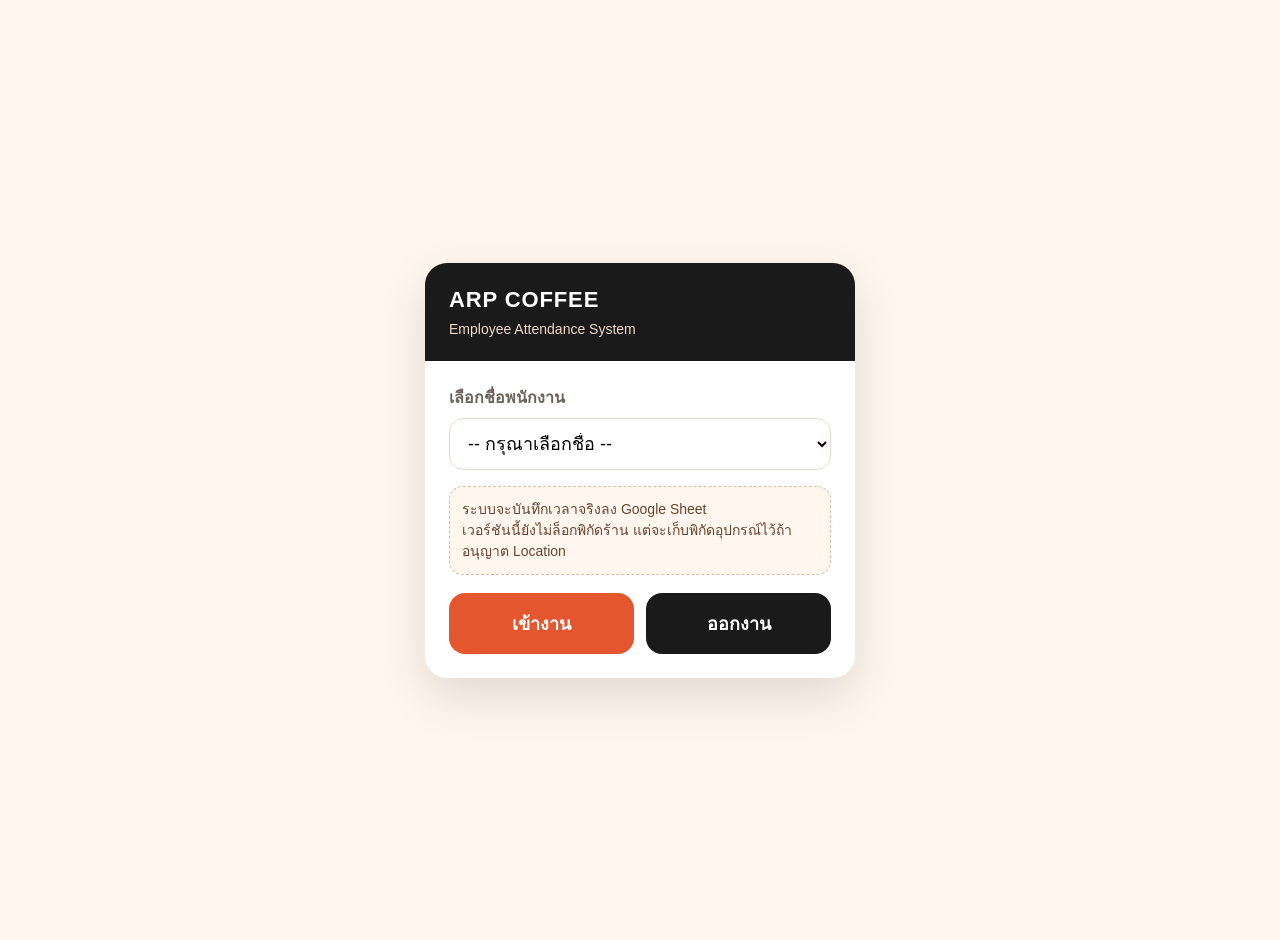
==== index.html @ 2dfda66a "Add files via upload" ====
<!DOCTYPE html>
<html lang="th">
<head>
  <meta charset="UTF-8" />
  <meta name="viewport" content="width=device-width, initial-scale=1.0" />
  <title>ARP COFFEE Attendance</title>

  <style>
    body {
      margin: 0;
      min-height: 100vh;
      font-family: Arial, sans-serif;
      background: #fff7ee;
      display: flex;
      justify-content: center;
      align-items: center;
      padding: 20px;
    }

    .card {
      width: 100%;
      max-width: 430px;
      background: white;
      border-radius: 22px;
      box-shadow: 0 18px 50px rgba(0,0,0,.12);
      overflow: hidden;
    }

    .header {
      background: #1A1A1A;
      color: white;
      padding: 24px;
    }

    .brand {
      font-size: 22px;
      font-weight: 800;
      letter-spacing: .04em;
    }

    .subtitle {
      color: #f3d9ca;
      margin-top: 8px;
      font-size: 14px;
    }

    .content {
      padding: 24px;
    }

    label {
      display: block;
      margin-bottom: 8px;
      font-weight: 700;
      color: #6B625C;
    }

    select {
      width: 100%;
      padding: 14px;
      border-radius: 14px;
      border: 1px solid #e8d8cc;
      font-size: 18px;
      margin-bottom: 16px;
      background: white;
    }

    .hint {
      background: #fff7ee;
      border: 1px dashed #e0bba5;
      color: #6b4332;
      padding: 12px;
      border-radius: 14px;
      font-size: 14px;
      margin-bottom: 18px;
      line-height: 1.5;
    }

    .buttons {
      display: grid;
      grid-template-columns: 1fr 1fr;
      gap: 12px;
    }

    button {
      border: 0;
      border-radius: 16px;
      padding: 16px 10px;
      font-size: 18px;
      font-weight: 800;
      color: white;
      cursor: pointer;
    }

    button:disabled {
      opacity: .55;
      cursor: not-allowed;
    }

    .in {
      background: #E4572E;
    }

    .out {
      background: #1A1A1A;
    }

    .status {
      margin-top: 16px;
      display: none;
      padding: 14px;
      border-radius: 14px;
      font-size: 15px;
      line-height: 1.5;
    }

    .status.show {
      display: block;
    }

    .loading {
      background: #fff3df;
      color: #7a4b00;
      border: 1px solid #f0c47b;
    }

    .success {
      background: #ecfdf3;
      color: #16803c;
      border: 1px solid #b7efc5;
    }

    .error {
      background: #fff1f0;
      color: #b42318;
      border: 1px solid #ffccc7;
    }
  </style>
</head>

<body>
  <div class="card">
    <div class="header">
      <div class="brand">ARP COFFEE</div>
      <div class="subtitle">Employee Attendance System</div>
    </div>

    <div class="content">
      <label for="employee">เลือกชื่อพนักงาน</label>

      <select id="employee">
        <option value="">-- กรุณาเลือกชื่อ --</option>
      </select>

      <div class="hint">
        ระบบจะบันทึกเวลาจริงลง Google Sheet<br>
        เวอร์ชันนี้ยังไม่ล็อกพิกัดร้าน แต่จะเก็บพิกัดอุปกรณ์ไว้ถ้าอนุญาต Location
      </div>

      <div class="buttons">
        <button class="in" onclick="submitForm('เข้างาน')">เข้างาน</button>
        <button class="out" onclick="submitForm('ออกงาน')">ออกงาน</button>
      </div>

      <div id="status" class="status"></div>
    </div>
  </div>

  <script>
    // 1) เอา URL จาก Google Apps Script Web App มาใส่ตรงนี้
    const SCRIPT_URL = "PASTE_GOOGLE_APPS_SCRIPT_WEB_APP_URL_HERE";

    const employeeSelect = document.getElementById("employee");
    const statusBox = document.getElementById("status");
    const buttons = document.querySelectorAll("button");

    const employees = [
      "ณัชณิชา",
      "ศิวกร",
      "นันทวรรณ"
    ];

    function loadConfig() {
      employees.forEach(name => {
        const option = document.createElement("option");
        option.value = name;
        option.textContent = name;
        employeeSelect.appendChild(option);
      });
    }

    function setStatus(type, message) {
      statusBox.className = "status show " + type;
      statusBox.innerHTML = message;
    }

    function setLoading(isLoading) {
      buttons.forEach(button => button.disabled = isLoading);
    }

    function submitForm(action) {
      const employee = employeeSelect.value;

      if (!employee) {
        setStatus("error", "กรุณาเลือกชื่อพนักงานก่อน");
        return;
      }

      if (SCRIPT_URL === "PASTE_GOOGLE_APPS_SCRIPT_WEB_APP_URL_HERE") {
        setStatus("error", "ยังไม่ได้ใส่ Google Apps Script Web App URL ในไฟล์ index.html");
        return;
      }

      setLoading(true);
      setStatus("loading", "กำลังบันทึกข้อมูล...");

      // โหมดนี้พยายามเก็บพิกัด แต่ถ้าผู้ใช้ไม่อนุญาต ก็ยังบันทึกเวลาได้
      if (navigator.geolocation) {
        navigator.geolocation.getCurrentPosition(
          position => {
            sendToGoogleSheet({
              employee,
              action,
              latitude: position.coords.latitude,
              longitude: position.coords.longitude,
              accuracy: position.coords.accuracy
            });
          },
          () => {
            sendToGoogleSheet({
              employee,
              action,
              latitude: "",
              longitude: "",
              accuracy: ""
            });
          },
          {
            enableHighAccuracy: true,
            timeout: 5000,
            maximumAge: 0
          }
        );
      } else {
        sendToGoogleSheet({
          employee,
          action,
          latitude: "",
          longitude: "",
          accuracy: ""
        });
      }
    }

    function sendToGoogleSheet(data) {
      const payload = {
        employee: data.employee,
        action: data.action,
        latitude: data.latitude,
        longitude: data.longitude,
        accuracy: data.accuracy,
        userAgent: navigator.userAgent
      };

      fetch(SCRIPT_URL, {
        method: "POST",
        mode: "no-cors",
        headers: {
          "Content-Type": "text/plain;charset=utf-8"
        },
        body: JSON.stringify(payload)
      })
      .then(() => {
        setLoading(false);
        setStatus(
          "success",
          data.employee + " บันทึก" + data.action + "สำเร็จ<br>กรุณาตรวจสอบข้อมูลใน Google Sheet"
        );
      })
      .catch(error => {
        setLoading(false);
        setStatus("error", "บันทึกไม่สำเร็จ: " + error.message);
      });
    }

    window.onload = loadConfig;
  </script>
</body>
</html>
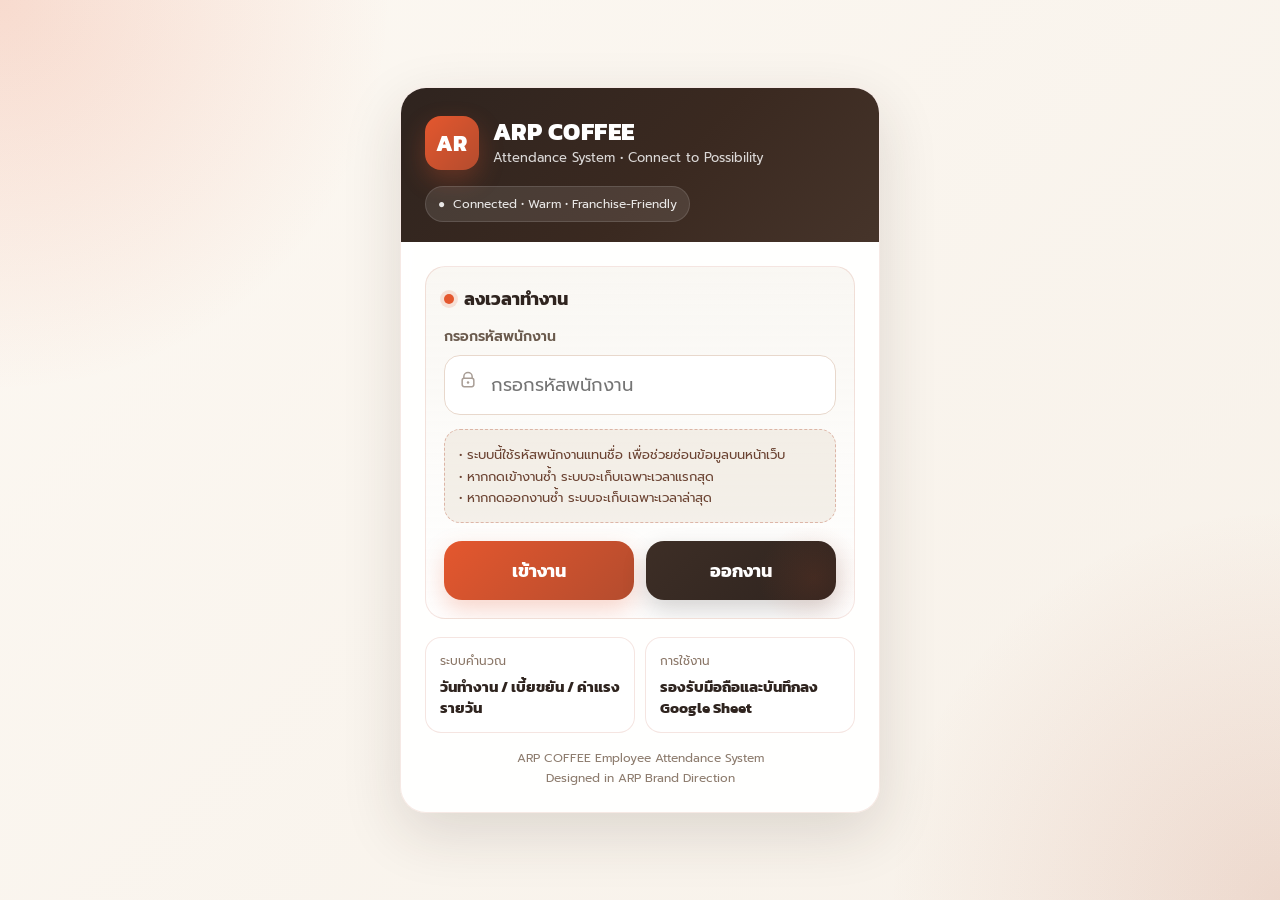
==== commit fb575cae: "Update index.html" ====
--- a/index.html
+++ b/index.html
@@ -5,113 +5,293 @@
   <meta name="viewport" content="width=device-width, initial-scale=1.0" />
   <title>ARP COFFEE Attendance</title>
 
+  <!-- Fonts -->
+  <link rel="preconnect" href="https://fonts.googleapis.com">
+  <link rel="preconnect" href="https://fonts.gstatic.com" crossorigin>
+  <link href="https://fonts.googleapis.com/css2?family=Kanit:wght@400;500;600;700;800&family=Prompt:wght@300;400;500;600&display=swap" rel="stylesheet">
+
   <style>
+    :root {
+      --arp-orange: #E4572E;
+      --terracotta: #B44C2E;
+      --espresso: #2F241F;
+      --sand: #DED1BD;
+      --cream: #F7F4EE;
+      --taupe: #9C8A7C;
+      --white: #FFFFFF;
+      --success-bg: #ECFDF3;
+      --success-text: #16803C;
+      --success-border: #B7EFC5;
+      --error-bg: #FFF1F0;
+      --error-text: #B42318;
+      --error-border: #FFCCC7;
+      --loading-bg: #FFF3DF;
+      --loading-text: #7A4B00;
+      --loading-border: #F0C47B;
+      --shadow: 0 20px 60px rgba(47, 36, 31, 0.14);
+      --radius-xl: 26px;
+      --radius-lg: 18px;
+      --radius-md: 14px;
+    }
+
+    * {
+      box-sizing: border-box;
+    }
+
     body {
       margin: 0;
       min-height: 100vh;
-      font-family: Arial, sans-serif;
-      background: #fff7ee;
+      font-family: "Prompt", sans-serif;
+      color: var(--espresso);
+      background:
+        radial-gradient(circle at top left, rgba(228, 87, 46, 0.18), transparent 25%),
+        radial-gradient(circle at bottom right, rgba(180, 76, 46, 0.15), transparent 25%),
+        linear-gradient(135deg, #fcf8f2 0%, #f7f1e9 100%);
       display: flex;
+      align-items: center;
       justify-content: center;
+      padding: 24px;
+    }
+
+    .page {
+      width: 100%;
+      max-width: 480px;
+      position: relative;
+    }
+
+    .card {
+      position: relative;
+      overflow: hidden;
+      background: rgba(255,255,255,0.94);
+      border: 1px solid rgba(180, 76, 46, 0.12);
+      border-radius: var(--radius-xl);
+      box-shadow: var(--shadow);
+      backdrop-filter: blur(6px);
+    }
+
+    .top-pattern {
+      position: absolute;
+      inset: 0 0 auto 0;
+      height: 180px;
+      pointer-events: none;
+      opacity: 0.22;
+    }
+
+    .header {
+      position: relative;
+      padding: 28px 24px 20px;
+      background:
+        linear-gradient(135deg, rgba(47,36,31,1) 0%, rgba(58,41,32,1) 55%, rgba(70,52,42,1) 100%);
+      color: var(--white);
+    }
+
+    .brand-row {
+      display: flex;
       align-items: center;
-      padding: 20px;
-    }
-
-    .card {
-      width: 100%;
-      max-width: 430px;
-      background: white;
-      border-radius: 22px;
-      box-shadow: 0 18px 50px rgba(0,0,0,.12);
-      overflow: hidden;
-    }
-
-    .header {
-      background: #1A1A1A;
+      gap: 14px;
+      position: relative;
+      z-index: 2;
+    }
+
+    .brand-mark {
+      width: 54px;
+      height: 54px;
+      border-radius: 16px;
+      background: linear-gradient(135deg, var(--arp-orange), var(--terracotta));
       color: white;
-      padding: 24px;
-    }
-
-    .brand {
+      display: flex;
+      align-items: center;
+      justify-content: center;
+      font-family: "Kanit", sans-serif;
       font-size: 22px;
       font-weight: 800;
-      letter-spacing: .04em;
-    }
-
-    .subtitle {
-      color: #f3d9ca;
-      margin-top: 8px;
-      font-size: 14px;
+      letter-spacing: 0.02em;
+      box-shadow: 0 10px 24px rgba(228, 87, 46, 0.28);
+      flex-shrink: 0;
+    }
+
+    .brand-text h1 {
+      margin: 0;
+      font-family: "Kanit", sans-serif;
+      font-size: 24px;
+      font-weight: 800;
+      line-height: 1.1;
+      letter-spacing: 0.02em;
+    }
+
+    .brand-text p {
+      margin: 4px 0 0;
+      font-size: 13px;
+      color: rgba(255,255,255,0.82);
+      line-height: 1.4;
+    }
+
+    .tagline {
+      position: relative;
+      z-index: 2;
+      margin-top: 16px;
+      display: inline-flex;
+      align-items: center;
+      gap: 8px;
+      padding: 8px 12px;
+      border-radius: 999px;
+      background: rgba(255,255,255,0.10);
+      border: 1px solid rgba(255,255,255,0.12);
+      font-size: 12px;
+      color: rgba(255,255,255,0.88);
     }
 
     .content {
+      position: relative;
       padding: 24px;
     }
 
-    label {
+    .panel {
+      background: linear-gradient(180deg, rgba(247,244,238,0.72), rgba(255,255,255,0.85));
+      border: 1px solid rgba(180, 76, 46, 0.14);
+      border-radius: 20px;
+      padding: 18px;
+      margin-bottom: 18px;
+      position: relative;
+      overflow: hidden;
+    }
+
+    .panel::after {
+      content: "";
+      position: absolute;
+      right: -20px;
+      bottom: -20px;
+      width: 120px;
+      height: 120px;
+      background: radial-gradient(circle, rgba(228,87,46,0.10), transparent 65%);
+      pointer-events: none;
+    }
+
+    .section-title {
+      display: flex;
+      align-items: center;
+      gap: 10px;
+      margin-bottom: 14px;
+    }
+
+    .section-title .dot {
+      width: 10px;
+      height: 10px;
+      border-radius: 50%;
+      background: var(--arp-orange);
+      box-shadow: 0 0 0 4px rgba(228, 87, 46, 0.15);
+      flex-shrink: 0;
+    }
+
+    .section-title h2 {
+      margin: 0;
+      font-family: "Kanit", sans-serif;
+      font-size: 18px;
+      font-weight: 700;
+      color: var(--espresso);
+    }
+
+    .label {
       display: block;
       margin-bottom: 8px;
-      font-weight: 700;
-      color: #6B625C;
-    }
-
-    select {
+      color: #6A5A4D;
+      font-size: 14px;
+      font-weight: 600;
+    }
+
+    .input-wrap {
+      position: relative;
+    }
+
+    input {
       width: 100%;
+      padding: 15px 16px 15px 46px;
+      border-radius: 16px;
+      border: 1px solid #E8D8CC;
+      background: #fff;
+      font-family: "Prompt", sans-serif;
+      font-size: 18px;
+      color: var(--espresso);
+      outline: none;
+      transition: all .2s ease;
+      margin-bottom: 14px;
+    }
+
+    input:focus {
+      border-color: var(--arp-orange);
+      box-shadow: 0 0 0 4px rgba(228, 87, 46, 0.12);
+    }
+
+    .input-icon {
+      position: absolute;
+      left: 14px;
+      top: 15px;
+      width: 20px;
+      height: 20px;
+      opacity: 0.65;
+    }
+
+    .hint {
+      background: rgba(222, 209, 189, 0.30);
+      border: 1px dashed rgba(180, 76, 46, 0.35);
+      color: #6B4332;
       padding: 14px;
-      border-radius: 14px;
-      border: 1px solid #e8d8cc;
-      font-size: 18px;
-      margin-bottom: 16px;
-      background: white;
-    }
-
-    .hint {
-      background: #fff7ee;
-      border: 1px dashed #e0bba5;
-      color: #6b4332;
-      padding: 12px;
-      border-radius: 14px;
-      font-size: 14px;
-      margin-bottom: 18px;
-      line-height: 1.5;
+      border-radius: 16px;
+      font-size: 13px;
+      line-height: 1.65;
     }
 
     .buttons {
       display: grid;
       grid-template-columns: 1fr 1fr;
       gap: 12px;
+      margin-top: 18px;
     }
 
     button {
       border: 0;
+      border-radius: 18px;
+      padding: 16px 12px;
+      font-family: "Kanit", sans-serif;
+      font-size: 18px;
+      font-weight: 700;
+      cursor: pointer;
+      transition: transform .15s ease, box-shadow .2s ease, opacity .2s ease;
+    }
+
+    button:hover {
+      transform: translateY(-1px);
+    }
+
+    button:active {
+      transform: translateY(0);
+    }
+
+    button:disabled {
+      opacity: 0.55;
+      cursor: not-allowed;
+    }
+
+    .btn-in {
+      background: linear-gradient(135deg, var(--arp-orange), var(--terracotta));
+      color: white;
+      box-shadow: 0 10px 24px rgba(228, 87, 46, 0.25);
+    }
+
+    .btn-out {
+      background: linear-gradient(135deg, #3D2E26, #2F241F);
+      color: white;
+      box-shadow: 0 10px 24px rgba(47, 36, 31, 0.20);
+    }
+
+    .status {
+      margin-top: 18px;
+      display: none;
+      padding: 14px 16px;
       border-radius: 16px;
-      padding: 16px 10px;
-      font-size: 18px;
-      font-weight: 800;
-      color: white;
-      cursor: pointer;
-    }
-
-    button:disabled {
-      opacity: .55;
-      cursor: not-allowed;
-    }
-
-    .in {
-      background: #E4572E;
-    }
-
-    .out {
-      background: #1A1A1A;
-    }
-
-    .status {
-      margin-top: 16px;
-      display: none;
-      padding: 14px;
-      border-radius: 14px;
-      font-size: 15px;
-      line-height: 1.5;
+      font-size: 14px;
+      line-height: 1.6;
+      word-break: break-word;
     }
 
     .status.show {
@@ -119,75 +299,203 @@
     }
 
     .loading {
-      background: #fff3df;
-      color: #7a4b00;
-      border: 1px solid #f0c47b;
+      background: var(--loading-bg);
+      color: var(--loading-text);
+      border: 1px solid var(--loading-border);
     }
 
     .success {
-      background: #ecfdf3;
-      color: #16803c;
-      border: 1px solid #b7efc5;
+      background: var(--success-bg);
+      color: var(--success-text);
+      border: 1px solid var(--success-border);
     }
 
     .error {
-      background: #fff1f0;
-      color: #b42318;
-      border: 1px solid #ffccc7;
+      background: var(--error-bg);
+      color: var(--error-text);
+      border: 1px solid var(--error-border);
+    }
+
+    .footer-note {
+      margin-top: 18px;
+      display: grid;
+      gap: 10px;
+      grid-template-columns: 1fr 1fr;
+    }
+
+    .mini-card {
+      background: #fff;
+      border: 1px solid rgba(180,76,46,0.14);
+      border-radius: 16px;
+      padding: 14px;
+    }
+
+    .mini-card .small {
+      font-size: 12px;
+      color: #8A7667;
+      margin-bottom: 6px;
+    }
+
+    .mini-card .big {
+      font-family: "Kanit", sans-serif;
+      font-size: 15px;
+      font-weight: 700;
+      color: var(--espresso);
+      line-height: 1.4;
+    }
+
+    .bottom-brand {
+      margin-top: 16px;
+      text-align: center;
+      font-size: 12px;
+      color: #8D7C6E;
+      line-height: 1.6;
+    }
+
+    .node-line {
+      stroke: rgba(255,255,255,0.34);
+      stroke-width: 1.6;
+    }
+
+    .node-circle {
+      fill: rgba(255,255,255,0.9);
+    }
+
+    .node-core {
+      fill: var(--arp-orange);
+    }
+
+    @media (max-width: 520px) {
+      body {
+        padding: 14px;
+      }
+
+      .header {
+        padding: 24px 18px 18px;
+      }
+
+      .content {
+        padding: 18px;
+      }
+
+      .footer-note {
+        grid-template-columns: 1fr;
+      }
+
+      .buttons {
+        grid-template-columns: 1fr;
+      }
+
+      .brand-text h1 {
+        font-size: 22px;
+      }
     }
   </style>
 </head>
 
 <body>
-  <div class="card">
-    <div class="header">
-      <div class="brand">ARP COFFEE</div>
-      <div class="subtitle">Employee Attendance System</div>
-    </div>
-
-    <div class="content">
-      <label for="employee">เลือกชื่อพนักงาน</label>
-
-      <select id="employee">
-        <option value="">-- กรุณาเลือกชื่อ --</option>
-      </select>
-
-      <div class="hint">
-        ระบบจะบันทึกเวลาจริงลง Google Sheet<br>
-        เวอร์ชันนี้ยังไม่ล็อกพิกัดร้าน แต่จะเก็บพิกัดอุปกรณ์ไว้ถ้าอนุญาต Location
+  <main class="page">
+    <section class="card">
+      <div class="top-pattern">
+        <svg viewBox="0 0 480 180" width="100%" height="100%" preserveAspectRatio="none">
+          <line class="node-line" x1="50" y1="48" x2="110" y2="70" />
+          <line class="node-line" x1="110" y1="70" x2="180" y2="42" />
+          <line class="node-line" x1="110" y1="70" x2="176" y2="110" />
+          <line class="node-line" x1="176" y1="110" x2="260" y2="88" />
+          <line class="node-line" x1="260" y1="88" x2="328" y2="126" />
+          <line class="node-line" x1="260" y1="88" x2="342" y2="42" />
+          <line class="node-line" x1="342" y1="42" x2="418" y2="70" />
+
+          <circle class="node-circle" cx="50" cy="48" r="5"/>
+          <circle class="node-core" cx="110" cy="70" r="8"/>
+          <circle class="node-circle" cx="180" cy="42" r="5"/>
+          <circle class="node-circle" cx="176" cy="110" r="5"/>
+          <circle class="node-core" cx="260" cy="88" r="7"/>
+          <circle class="node-circle" cx="328" cy="126" r="5"/>
+          <circle class="node-circle" cx="342" cy="42" r="5"/>
+          <circle class="node-circle" cx="418" cy="70" r="5"/>
+        </svg>
       </div>
 
-      <div class="buttons">
-        <button class="in" onclick="submitForm('เข้างาน')">เข้างาน</button>
-        <button class="out" onclick="submitForm('ออกงาน')">ออกงาน</button>
+      <header class="header">
+        <div class="brand-row">
+          <div class="brand-mark">AR</div>
+          <div class="brand-text">
+            <h1>ARP COFFEE</h1>
+            <p>Attendance System • Connect to Possibility</p>
+          </div>
+        </div>
+
+        <div class="tagline">
+          <span>●</span>
+          <span>Connected • Warm • Franchise-Friendly</span>
+        </div>
+      </header>
+
+      <div class="content">
+        <div class="panel">
+          <div class="section-title">
+            <span class="dot"></span>
+            <h2>ลงเวลาทำงาน</h2>
+          </div>
+
+          <label class="label" for="employeeCode">กรอกรหัสพนักงาน</label>
+
+          <div class="input-wrap">
+            <svg class="input-icon" viewBox="0 0 24 24" fill="none">
+              <path d="M17 10V8a5 5 0 0 0-10 0v2" stroke="#7A695D" stroke-width="1.8" stroke-linecap="round" stroke-linejoin="round"/>
+              <rect x="5" y="10" width="14" height="10" rx="2.5" stroke="#7A695D" stroke-width="1.8"/>
+              <circle cx="12" cy="15" r="1.5" fill="#7A695D"/>
+            </svg>
+
+            <input
+              id="employeeCode"
+              type="password"
+              inputmode="text"
+              placeholder="กรอกรหัสพนักงาน"
+              autocomplete="off"
+            />
+          </div>
+
+          <div class="hint">
+            • ระบบนี้ใช้รหัสพนักงานแทนชื่อ เพื่อช่วยซ่อนข้อมูลบนหน้าเว็บ<br>
+            • หากกดเข้างานซ้ำ ระบบจะเก็บเฉพาะเวลาแรกสุด<br>
+            • หากกดออกงานซ้ำ ระบบจะเก็บเฉพาะเวลาล่าสุด
+          </div>
+
+          <div class="buttons">
+            <button class="btn-in" onclick="submitForm('เข้างาน')">เข้างาน</button>
+            <button class="btn-out" onclick="submitForm('ออกงาน')">ออกงาน</button>
+          </div>
+
+          <div id="status" class="status"></div>
+        </div>
+
+        <div class="footer-note">
+          <div class="mini-card">
+            <div class="small">ระบบคำนวณ</div>
+            <div class="big">วันทำงาน / เบี้ยขยัน / ค่าแรงรายวัน</div>
+          </div>
+          <div class="mini-card">
+            <div class="small">การใช้งาน</div>
+            <div class="big">รองรับมือถือและบันทึกลง Google Sheet</div>
+          </div>
+        </div>
+
+        <div class="bottom-brand">
+          ARP COFFEE Employee Attendance System<br>
+          Designed in ARP Brand Direction
+        </div>
       </div>
-
-      <div id="status" class="status"></div>
-    </div>
-  </div>
+    </section>
+  </main>
 
   <script>
-    // 1) เอา URL จาก Google Apps Script Web App มาใส่ตรงนี้
-    const SCRIPT_URL = "PASTE_GOOGLE_APPS_SCRIPT_WEB_APP_URL_HERE";
-
-    const employeeSelect = document.getElementById("employee");
+    const SCRIPT_URL = "https://script.google.com/macros/s/AKfycbynlT2BSbimt_91aCW0Gl3pzJhmkA-Ha5OJJaPh0lcP_7Ih3XmbclrHkHAT8ySxKn0uLw/exec";
+
+    const employeeCodeInput = document.getElementById("employeeCode");
     const statusBox = document.getElementById("status");
     const buttons = document.querySelectorAll("button");
-
-    const employees = [
-      "ณัชณิชา",
-      "ศิวกร",
-      "นันทวรรณ"
-    ];
-
-    function loadConfig() {
-      employees.forEach(name => {
-        const option = document.createElement("option");
-        option.value = name;
-        option.textContent = name;
-        employeeSelect.appendChild(option);
-      });
-    }
 
     function setStatus(type, message) {
       statusBox.className = "status show " + type;
@@ -199,62 +507,28 @@
     }
 
     function submitForm(action) {
-      const employee = employeeSelect.value;
-
-      if (!employee) {
-        setStatus("error", "กรุณาเลือกชื่อพนักงานก่อน");
+      const employeeCode = employeeCodeInput.value.trim();
+
+      if (!employeeCode) {
+        setStatus("error", "กรุณากรอกรหัสพนักงานก่อน");
         return;
       }
 
-      if (SCRIPT_URL === "PASTE_GOOGLE_APPS_SCRIPT_WEB_APP_URL_HERE") {
-        setStatus("error", "ยังไม่ได้ใส่ Google Apps Script Web App URL ในไฟล์ index.html");
-        return;
-      }
-
       setLoading(true);
-      setStatus("loading", "กำลังบันทึกข้อมูล...");
-
-      // โหมดนี้พยายามเก็บพิกัด แต่ถ้าผู้ใช้ไม่อนุญาต ก็ยังบันทึกเวลาได้
-      if (navigator.geolocation) {
-        navigator.geolocation.getCurrentPosition(
-          position => {
-            sendToGoogleSheet({
-              employee,
-              action,
-              latitude: position.coords.latitude,
-              longitude: position.coords.longitude,
-              accuracy: position.coords.accuracy
-            });
-          },
-          () => {
-            sendToGoogleSheet({
-              employee,
-              action,
-              latitude: "",
-              longitude: "",
-              accuracy: ""
-            });
-          },
-          {
-            enableHighAccuracy: true,
-            timeout: 5000,
-            maximumAge: 0
-          }
-        );
-      } else {
-        sendToGoogleSheet({
-          employee,
-          action,
-          latitude: "",
-          longitude: "",
-          accuracy: ""
-        });
-      }
+      setStatus("loading", "กำลังบันทึกข้อมูล กรุณารอสักครู่...");
+
+      sendToGoogleSheet({
+        employeeCode: employeeCode,
+        action: action,
+        latitude: "",
+        longitude: "",
+        accuracy: ""
+      });
     }
 
     function sendToGoogleSheet(data) {
       const payload = {
-        employee: data.employee,
+        employeeCode: data.employeeCode,
         action: data.action,
         latitude: data.latitude,
         longitude: data.longitude,
@@ -272,10 +546,17 @@
       })
       .then(() => {
         setLoading(false);
+
+        const actionText = data.action === "เข้างาน"
+          ? "บันทึกเข้างานเรียบร้อย"
+          : "บันทึกออกงานเรียบร้อย";
+
         setStatus(
           "success",
-          data.employee + " บันทึก" + data.action + "สำเร็จ<br>กรุณาตรวจสอบข้อมูลใน Google Sheet"
+          actionText + "<br>ระบบได้ส่งข้อมูลไปยัง Google Sheet แล้ว"
         );
+
+        employeeCodeInput.value = "";
       })
       .catch(error => {
         setLoading(false);
@@ -283,7 +564,11 @@
       });
     }
 
-    window.onload = loadConfig;
+    employeeCodeInput.addEventListener("keydown", function(event) {
+      if (event.key === "Enter") {
+        submitForm("เข้างาน");
+      }
+    });
   </script>
 </body>
 </html>
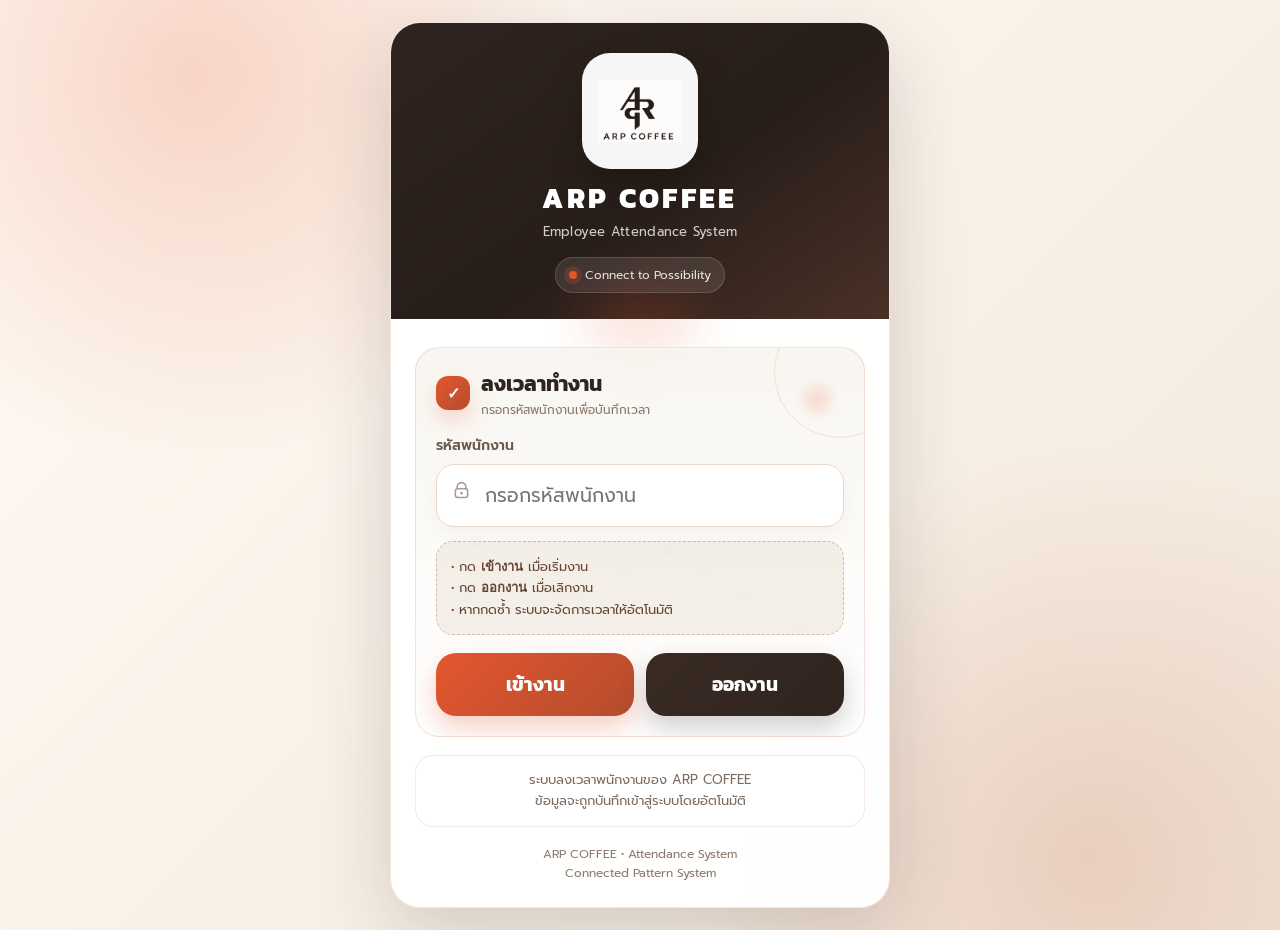
==== commit c8afb3ac: "NEW" ====
--- a/index.html
+++ b/index.html
@@ -5,7 +5,6 @@
   <meta name="viewport" content="width=device-width, initial-scale=1.0" />
   <title>ARP COFFEE Attendance</title>
 
-  <!-- Fonts -->
   <link rel="preconnect" href="https://fonts.googleapis.com">
   <link rel="preconnect" href="https://fonts.gstatic.com" crossorigin>
   <link href="https://fonts.googleapis.com/css2?family=Kanit:wght@400;500;600;700;800&family=Prompt:wght@300;400;500;600&display=swap" rel="stylesheet">
@@ -28,10 +27,7 @@
       --loading-bg: #FFF3DF;
       --loading-text: #7A4B00;
       --loading-border: #F0C47B;
-      --shadow: 0 20px 60px rgba(47, 36, 31, 0.14);
-      --radius-xl: 26px;
-      --radius-lg: 18px;
-      --radius-md: 14px;
+      --shadow: 0 26px 80px rgba(47, 36, 31, 0.18);
     }
 
     * {
@@ -44,219 +40,271 @@
       font-family: "Prompt", sans-serif;
       color: var(--espresso);
       background:
-        radial-gradient(circle at top left, rgba(228, 87, 46, 0.18), transparent 25%),
-        radial-gradient(circle at bottom right, rgba(180, 76, 46, 0.15), transparent 25%),
-        linear-gradient(135deg, #fcf8f2 0%, #f7f1e9 100%);
+        radial-gradient(circle at 15% 8%, rgba(228, 87, 46, 0.22), transparent 28%),
+        radial-gradient(circle at 85% 92%, rgba(180, 76, 46, 0.18), transparent 30%),
+        linear-gradient(135deg, #fffaf4 0%, #f3e9dc 100%);
       display: flex;
       align-items: center;
       justify-content: center;
-      padding: 24px;
+      padding: 22px;
     }
 
     .page {
       width: 100%;
-      max-width: 480px;
-      position: relative;
+      max-width: 500px;
     }
 
     .card {
       position: relative;
       overflow: hidden;
-      background: rgba(255,255,255,0.94);
-      border: 1px solid rgba(180, 76, 46, 0.12);
-      border-radius: var(--radius-xl);
+      background: rgba(255, 255, 255, 0.96);
+      border: 1px solid rgba(180, 76, 46, 0.14);
+      border-radius: 30px;
       box-shadow: var(--shadow);
-      backdrop-filter: blur(6px);
-    }
-
-    .top-pattern {
+      backdrop-filter: blur(10px);
+    }
+
+    .network-bg {
       position: absolute;
-      inset: 0 0 auto 0;
-      height: 180px;
+      inset: 0;
       pointer-events: none;
-      opacity: 0.22;
+      opacity: 0.08;
+      z-index: 0;
     }
 
     .header {
       position: relative;
-      padding: 28px 24px 20px;
+      z-index: 1;
+      padding: 30px 24px 26px;
       background:
-        linear-gradient(135deg, rgba(47,36,31,1) 0%, rgba(58,41,32,1) 55%, rgba(70,52,42,1) 100%);
-      color: var(--white);
-    }
-
-    .brand-row {
-      display: flex;
-      align-items: center;
-      gap: 14px;
-      position: relative;
-      z-index: 2;
-    }
-
-    .brand-mark {
-      width: 54px;
-      height: 54px;
-      border-radius: 16px;
-      background: linear-gradient(135deg, var(--arp-orange), var(--terracotta));
+        linear-gradient(145deg, rgba(47,36,31,1) 0%, rgba(39,29,25,1) 55%, rgba(74,49,39,1) 100%);
       color: white;
+      text-align: center;
+    }
+
+    .header::after {
+      content: "";
+      position: absolute;
+      left: 50%;
+      bottom: -34px;
+      transform: translateX(-50%);
+      width: 120px;
+      height: 68px;
+      background: var(--arp-orange);
+      opacity: 0.16;
+      filter: blur(24px);
+      border-radius: 50%;
+      pointer-events: none;
+    }
+
+    .logo-box {
+      width: 116px;
+      height: 116px;
+      margin: 0 auto 14px;
+      border-radius: 28px;
+      background: rgba(255,255,255,0.96);
       display: flex;
       align-items: center;
       justify-content: center;
-      font-family: "Kanit", sans-serif;
-      font-size: 22px;
-      font-weight: 800;
-      letter-spacing: 0.02em;
-      box-shadow: 0 10px 24px rgba(228, 87, 46, 0.28);
-      flex-shrink: 0;
-    }
-
-    .brand-text h1 {
+      box-shadow: 0 18px 36px rgba(0,0,0,0.18);
+      padding: 16px;
+    }
+
+    .logo-box img {
+      width: 100%;
+      height: 100%;
+      object-fit: contain;
+      display: block;
+    }
+
+    .brand-title {
       margin: 0;
       font-family: "Kanit", sans-serif;
-      font-size: 24px;
+      font-size: 28px;
       font-weight: 800;
+      letter-spacing: 0.12em;
       line-height: 1.1;
+    }
+
+    .brand-subtitle {
+      margin: 8px 0 0;
+      font-size: 13px;
+      color: rgba(255,255,255,0.78);
       letter-spacing: 0.02em;
     }
 
-    .brand-text p {
-      margin: 4px 0 0;
-      font-size: 13px;
-      color: rgba(255,255,255,0.82);
-      line-height: 1.4;
-    }
-
     .tagline {
-      position: relative;
-      z-index: 2;
       margin-top: 16px;
       display: inline-flex;
       align-items: center;
       gap: 8px;
-      padding: 8px 12px;
+      padding: 8px 13px;
       border-radius: 999px;
       background: rgba(255,255,255,0.10);
-      border: 1px solid rgba(255,255,255,0.12);
+      border: 1px solid rgba(255,255,255,0.14);
       font-size: 12px;
-      color: rgba(255,255,255,0.88);
+      color: rgba(255,255,255,0.86);
+    }
+
+    .tagline .pulse {
+      width: 8px;
+      height: 8px;
+      background: var(--arp-orange);
+      border-radius: 50%;
+      box-shadow: 0 0 0 5px rgba(228,87,46,0.20);
     }
 
     .content {
       position: relative;
-      padding: 24px;
+      z-index: 1;
+      padding: 28px 24px 24px;
     }
 
     .panel {
-      background: linear-gradient(180deg, rgba(247,244,238,0.72), rgba(255,255,255,0.85));
-      border: 1px solid rgba(180, 76, 46, 0.14);
-      border-radius: 20px;
-      padding: 18px;
-      margin-bottom: 18px;
       position: relative;
       overflow: hidden;
+      background:
+        linear-gradient(180deg, rgba(247,244,238,0.82), rgba(255,255,255,0.96));
+      border: 1px solid rgba(180, 76, 46, 0.16);
+      border-radius: 24px;
+      padding: 20px;
+    }
+
+    .panel::before {
+      content: "";
+      position: absolute;
+      right: -42px;
+      top: -42px;
+      width: 130px;
+      height: 130px;
+      border-radius: 50%;
+      border: 1px solid rgba(228,87,46,0.16);
     }
 
     .panel::after {
       content: "";
       position: absolute;
-      right: -20px;
-      bottom: -20px;
-      width: 120px;
-      height: 120px;
-      background: radial-gradient(circle, rgba(228,87,46,0.10), transparent 65%);
-      pointer-events: none;
+      right: 24px;
+      top: 28px;
+      width: 46px;
+      height: 46px;
+      border-radius: 50%;
+      background: radial-gradient(circle, rgba(228,87,46,0.18), transparent 68%);
     }
 
     .section-title {
       display: flex;
       align-items: center;
-      gap: 10px;
-      margin-bottom: 14px;
-    }
-
-    .section-title .dot {
-      width: 10px;
-      height: 10px;
-      border-radius: 50%;
-      background: var(--arp-orange);
-      box-shadow: 0 0 0 4px rgba(228, 87, 46, 0.15);
+      gap: 11px;
+      margin-bottom: 16px;
+      position: relative;
+      z-index: 1;
+    }
+
+    .section-title .icon {
+      width: 34px;
+      height: 34px;
+      border-radius: 12px;
+      background: linear-gradient(135deg, var(--arp-orange), var(--terracotta));
+      display: flex;
+      align-items: center;
+      justify-content: center;
+      color: white;
+      font-family: "Kanit", sans-serif;
+      font-weight: 800;
+      box-shadow: 0 10px 22px rgba(228,87,46,0.22);
       flex-shrink: 0;
     }
 
     .section-title h2 {
       margin: 0;
       font-family: "Kanit", sans-serif;
-      font-size: 18px;
+      font-size: 21px;
       font-weight: 700;
       color: var(--espresso);
     }
 
+    .section-title p {
+      margin: 2px 0 0;
+      font-size: 12px;
+      color: #8A7667;
+    }
+
     .label {
       display: block;
-      margin-bottom: 8px;
+      margin: 16px 0 8px;
       color: #6A5A4D;
       font-size: 14px;
       font-weight: 600;
+      position: relative;
+      z-index: 1;
     }
 
     .input-wrap {
       position: relative;
+      z-index: 1;
     }
 
     input {
       width: 100%;
-      padding: 15px 16px 15px 46px;
-      border-radius: 16px;
+      padding: 16px 16px 16px 48px;
+      border-radius: 18px;
       border: 1px solid #E8D8CC;
-      background: #fff;
+      background: white;
       font-family: "Prompt", sans-serif;
-      font-size: 18px;
+      font-size: 19px;
       color: var(--espresso);
       outline: none;
-      transition: all .2s ease;
+      transition: all 0.2s ease;
       margin-bottom: 14px;
+      box-shadow: 0 8px 22px rgba(47,36,31,0.04);
     }
 
     input:focus {
       border-color: var(--arp-orange);
-      box-shadow: 0 0 0 4px rgba(228, 87, 46, 0.12);
+      box-shadow: 0 0 0 4px rgba(228,87,46,0.12), 0 8px 22px rgba(47,36,31,0.05);
     }
 
     .input-icon {
       position: absolute;
-      left: 14px;
-      top: 15px;
-      width: 20px;
-      height: 20px;
-      opacity: 0.65;
+      left: 15px;
+      top: 16px;
+      width: 21px;
+      height: 21px;
+      opacity: 0.66;
+      pointer-events: none;
     }
 
     .hint {
+      position: relative;
+      z-index: 1;
       background: rgba(222, 209, 189, 0.30);
       border: 1px dashed rgba(180, 76, 46, 0.35);
-      color: #6B4332;
+      color: #684534;
       padding: 14px;
-      border-radius: 16px;
+      border-radius: 17px;
       font-size: 13px;
       line-height: 1.65;
+      margin-bottom: 18px;
     }
 
     .buttons {
+      position: relative;
+      z-index: 1;
       display: grid;
       grid-template-columns: 1fr 1fr;
       gap: 12px;
-      margin-top: 18px;
     }
 
     button {
       border: 0;
-      border-radius: 18px;
-      padding: 16px 12px;
+      border-radius: 20px;
+      padding: 17px 12px;
       font-family: "Kanit", sans-serif;
-      font-size: 18px;
+      font-size: 19px;
       font-weight: 700;
       cursor: pointer;
-      transition: transform .15s ease, box-shadow .2s ease, opacity .2s ease;
+      transition: transform 0.15s ease, box-shadow 0.2s ease, opacity 0.2s ease;
     }
 
     button:hover {
@@ -275,23 +323,22 @@
     .btn-in {
       background: linear-gradient(135deg, var(--arp-orange), var(--terracotta));
       color: white;
-      box-shadow: 0 10px 24px rgba(228, 87, 46, 0.25);
+      box-shadow: 0 12px 26px rgba(228, 87, 46, 0.28);
     }
 
     .btn-out {
-      background: linear-gradient(135deg, #3D2E26, #2F241F);
+      background: linear-gradient(135deg, #3A2B24, #2F241F);
       color: white;
-      box-shadow: 0 10px 24px rgba(47, 36, 31, 0.20);
+      box-shadow: 0 12px 26px rgba(47, 36, 31, 0.22);
     }
 
     .status {
       margin-top: 18px;
       display: none;
       padding: 14px 16px;
-      border-radius: 16px;
+      border-radius: 17px;
       font-size: 14px;
       line-height: 1.6;
-      word-break: break-word;
     }
 
     .status.show {
@@ -316,36 +363,20 @@
       border: 1px solid var(--error-border);
     }
 
-    .footer-note {
+    .secure-note {
       margin-top: 18px;
-      display: grid;
-      gap: 10px;
-      grid-template-columns: 1fr 1fr;
-    }
-
-    .mini-card {
-      background: #fff;
-      border: 1px solid rgba(180,76,46,0.14);
-      border-radius: 16px;
-      padding: 14px;
-    }
-
-    .mini-card .small {
-      font-size: 12px;
-      color: #8A7667;
-      margin-bottom: 6px;
-    }
-
-    .mini-card .big {
-      font-family: "Kanit", sans-serif;
-      font-size: 15px;
-      font-weight: 700;
-      color: var(--espresso);
-      line-height: 1.4;
+      background: rgba(255,255,255,0.78);
+      border: 1px solid rgba(180,76,46,0.12);
+      border-radius: 18px;
+      padding: 14px 15px;
+      font-size: 13px;
+      line-height: 1.6;
+      color: #7B6A5E;
+      text-align: center;
     }
 
     .bottom-brand {
-      margin-top: 16px;
+      margin-top: 18px;
       text-align: center;
       font-size: 12px;
       color: #8D7C6E;
@@ -353,16 +384,16 @@
     }
 
     .node-line {
-      stroke: rgba(255,255,255,0.34);
-      stroke-width: 1.6;
+      stroke: #2F241F;
+      stroke-width: 1.2;
     }
 
     .node-circle {
-      fill: rgba(255,255,255,0.9);
-    }
-
-    .node-core {
-      fill: var(--arp-orange);
+      fill: #2F241F;
+    }
+
+    .node-orange {
+      fill: #E4572E;
     }
 
     @media (max-width: 520px) {
@@ -371,23 +402,25 @@
       }
 
       .header {
-        padding: 24px 18px 18px;
+        padding: 26px 18px 22px;
       }
 
       .content {
-        padding: 18px;
-      }
-
-      .footer-note {
-        grid-template-columns: 1fr;
+        padding: 20px 16px 18px;
+      }
+
+      .logo-box {
+        width: 100px;
+        height: 100px;
+        border-radius: 24px;
+      }
+
+      .brand-title {
+        font-size: 24px;
       }
 
       .buttons {
         grid-template-columns: 1fr;
-      }
-
-      .brand-text h1 {
-        font-size: 22px;
       }
     }
   </style>
@@ -396,50 +429,54 @@
 <body>
   <main class="page">
     <section class="card">
-      <div class="top-pattern">
-        <svg viewBox="0 0 480 180" width="100%" height="100%" preserveAspectRatio="none">
-          <line class="node-line" x1="50" y1="48" x2="110" y2="70" />
-          <line class="node-line" x1="110" y1="70" x2="180" y2="42" />
-          <line class="node-line" x1="110" y1="70" x2="176" y2="110" />
-          <line class="node-line" x1="176" y1="110" x2="260" y2="88" />
-          <line class="node-line" x1="260" y1="88" x2="328" y2="126" />
-          <line class="node-line" x1="260" y1="88" x2="342" y2="42" />
-          <line class="node-line" x1="342" y1="42" x2="418" y2="70" />
-
-          <circle class="node-circle" cx="50" cy="48" r="5"/>
-          <circle class="node-core" cx="110" cy="70" r="8"/>
-          <circle class="node-circle" cx="180" cy="42" r="5"/>
-          <circle class="node-circle" cx="176" cy="110" r="5"/>
-          <circle class="node-core" cx="260" cy="88" r="7"/>
-          <circle class="node-circle" cx="328" cy="126" r="5"/>
-          <circle class="node-circle" cx="342" cy="42" r="5"/>
-          <circle class="node-circle" cx="418" cy="70" r="5"/>
-        </svg>
-      </div>
+
+      <svg class="network-bg" viewBox="0 0 500 720" preserveAspectRatio="none">
+        <line class="node-line" x1="70" y1="95" x2="150" y2="135"/>
+        <line class="node-line" x1="150" y1="135" x2="245" y2="88"/>
+        <line class="node-line" x1="150" y1="135" x2="228" y2="210"/>
+        <line class="node-line" x1="228" y1="210" x2="340" y2="170"/>
+        <line class="node-line" x1="340" y1="170" x2="420" y2="230"/>
+        <line class="node-line" x1="85" y1="520" x2="180" y2="575"/>
+        <line class="node-line" x1="180" y1="575" x2="280" y2="530"/>
+        <line class="node-line" x1="280" y1="530" x2="410" y2="610"/>
+
+        <circle class="node-circle" cx="70" cy="95" r="6"/>
+        <circle class="node-orange" cx="150" cy="135" r="9"/>
+        <circle class="node-circle" cx="245" cy="88" r="6"/>
+        <circle class="node-circle" cx="228" cy="210" r="6"/>
+        <circle class="node-orange" cx="340" cy="170" r="8"/>
+        <circle class="node-circle" cx="420" cy="230" r="6"/>
+        <circle class="node-circle" cx="85" cy="520" r="6"/>
+        <circle class="node-orange" cx="180" cy="575" r="9"/>
+        <circle class="node-circle" cx="280" cy="530" r="6"/>
+        <circle class="node-circle" cx="410" cy="610" r="6"/>
+      </svg>
 
       <header class="header">
-        <div class="brand-row">
-          <div class="brand-mark">AR</div>
-          <div class="brand-text">
-            <h1>ARP COFFEE</h1>
-            <p>Attendance System • Connect to Possibility</p>
-          </div>
+        <div class="logo-box">
+          <img src="arp-logo.png" alt="ARP COFFEE Logo" />
         </div>
 
+        <h1 class="brand-title">ARP COFFEE</h1>
+        <p class="brand-subtitle">Employee Attendance System</p>
+
         <div class="tagline">
-          <span>●</span>
-          <span>Connected • Warm • Franchise-Friendly</span>
+          <span class="pulse"></span>
+          <span>Connect to Possibility</span>
         </div>
       </header>
 
       <div class="content">
         <div class="panel">
           <div class="section-title">
-            <span class="dot"></span>
-            <h2>ลงเวลาทำงาน</h2>
+            <div class="icon">✓</div>
+            <div>
+              <h2>ลงเวลาทำงาน</h2>
+              <p>กรอกรหัสพนักงานเพื่อบันทึกเวลา</p>
+            </div>
           </div>
 
-          <label class="label" for="employeeCode">กรอกรหัสพนักงาน</label>
+          <label class="label" for="employeeCode">รหัสพนักงาน</label>
 
           <div class="input-wrap">
             <svg class="input-icon" viewBox="0 0 24 24" fill="none">
@@ -458,9 +495,9 @@
           </div>
 
           <div class="hint">
-            • ระบบนี้ใช้รหัสพนักงานแทนชื่อ เพื่อช่วยซ่อนข้อมูลบนหน้าเว็บ<br>
-            • หากกดเข้างานซ้ำ ระบบจะเก็บเฉพาะเวลาแรกสุด<br>
-            • หากกดออกงานซ้ำ ระบบจะเก็บเฉพาะเวลาล่าสุด
+            • กด <strong>เข้างาน</strong> เมื่อเริ่มงาน<br>
+            • กด <strong>ออกงาน</strong> เมื่อเลิกงาน<br>
+            • หากกดซ้ำ ระบบจะจัดการเวลาให้อัตโนมัติ
           </div>
 
           <div class="buttons">
@@ -471,27 +508,21 @@
           <div id="status" class="status"></div>
         </div>
 
-        <div class="footer-note">
-          <div class="mini-card">
-            <div class="small">ระบบคำนวณ</div>
-            <div class="big">วันทำงาน / เบี้ยขยัน / ค่าแรงรายวัน</div>
-          </div>
-          <div class="mini-card">
-            <div class="small">การใช้งาน</div>
-            <div class="big">รองรับมือถือและบันทึกลง Google Sheet</div>
-          </div>
+        <div class="secure-note">
+          ระบบลงเวลาพนักงานของ ARP COFFEE<br>
+          ข้อมูลจะถูกบันทึกเข้าสู่ระบบโดยอัตโนมัติ
         </div>
 
         <div class="bottom-brand">
-          ARP COFFEE Employee Attendance System<br>
-          Designed in ARP Brand Direction
+          ARP COFFEE • Attendance System<br>
+          Connected Pattern System
         </div>
       </div>
     </section>
   </main>
 
   <script>
-    const SCRIPT_URL = "https://script.google.com/macros/s/AKfycbynlT2BSbimt_91aCW0Gl3pzJhmkA-Ha5OJJaPh0lcP_7Ih3XmbclrHkHAT8ySxKn0uLw/exec";
+    const SCRIPT_URL = "https://script.google.com/macros/s/AKfycbyzu48iL9QOjgGyLF4AagFiaov_QdTA0jD7ZMTq-Y37d95z_e_CyaLoG9qAmQAYMXrEQw/exec";
 
     const employeeCodeInput = document.getElementById("employeeCode");
     const statusBox = document.getElementById("status");
@@ -553,7 +584,7 @@
 
         setStatus(
           "success",
-          actionText + "<br>ระบบได้ส่งข้อมูลไปยัง Google Sheet แล้ว"
+          actionText + "<br>ข้อมูลถูกส่งเข้าสู่ระบบแล้ว"
         );
 
         employeeCodeInput.value = "";
